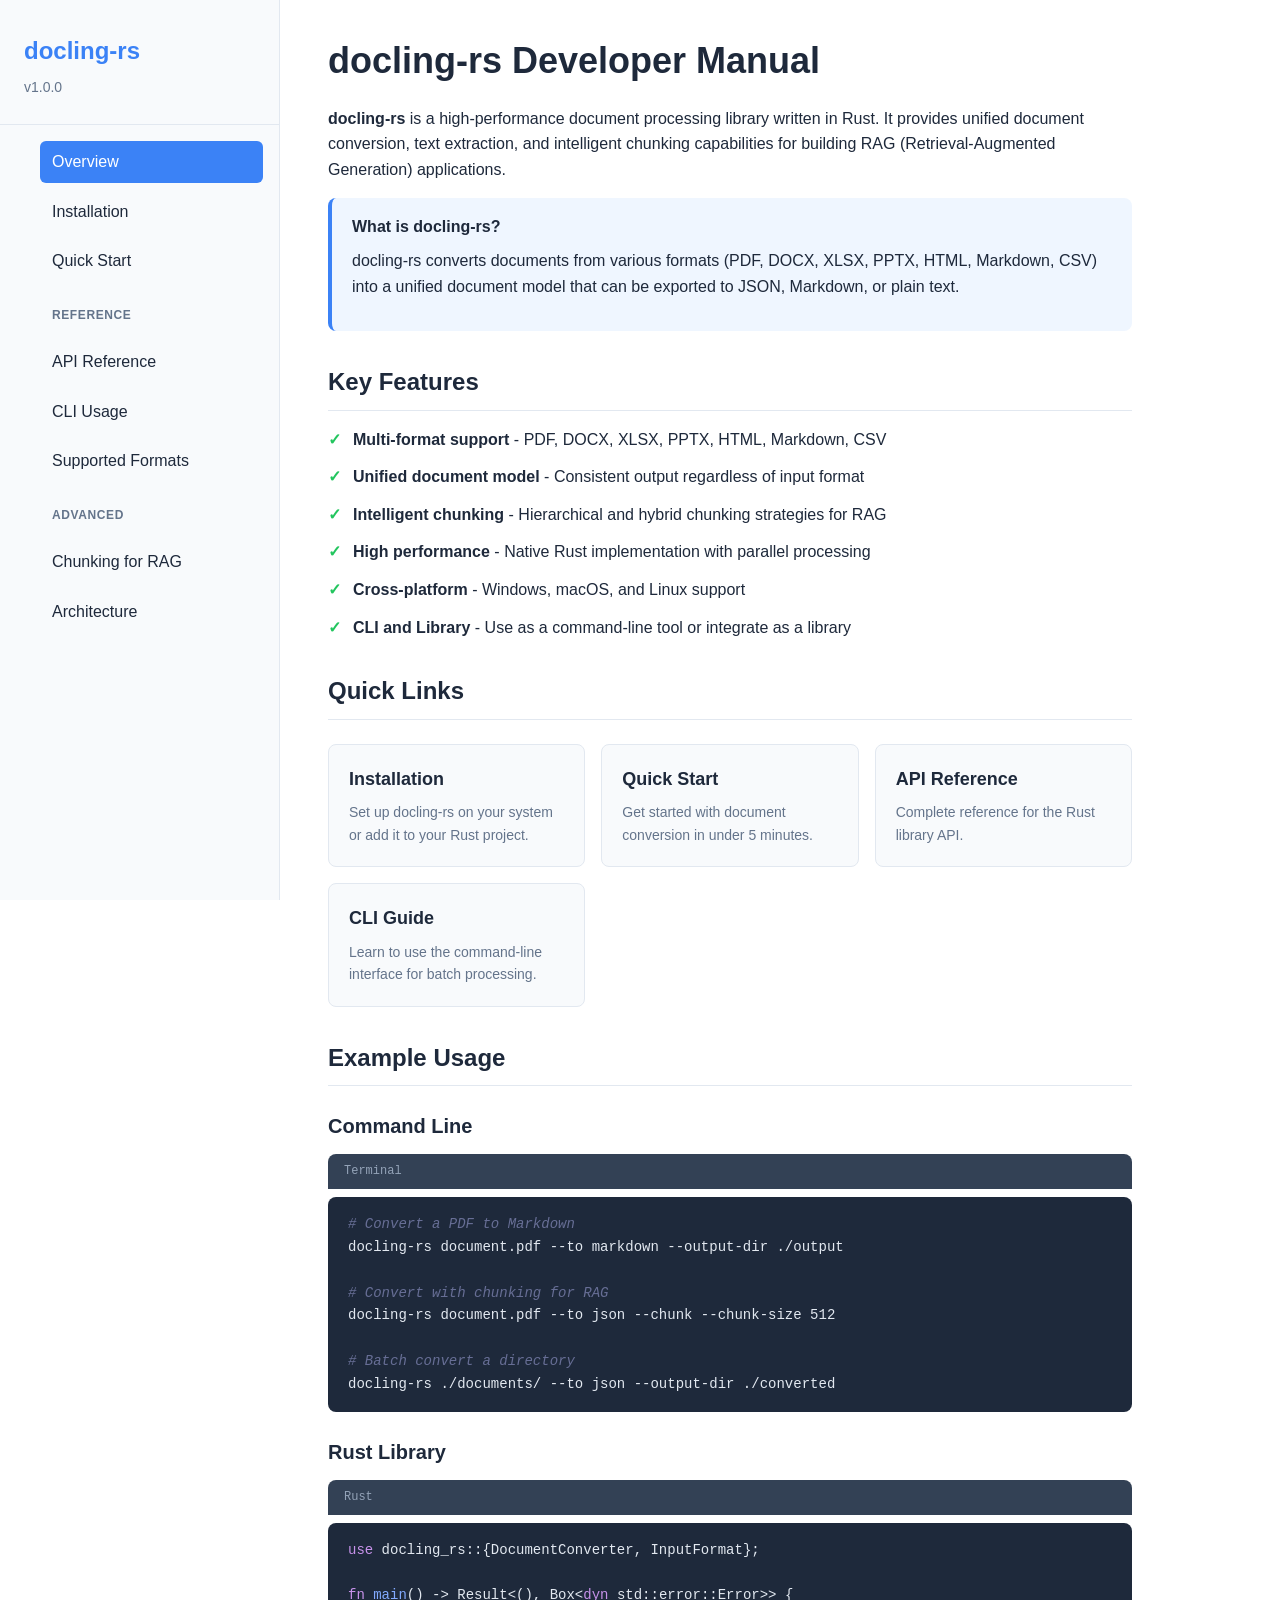
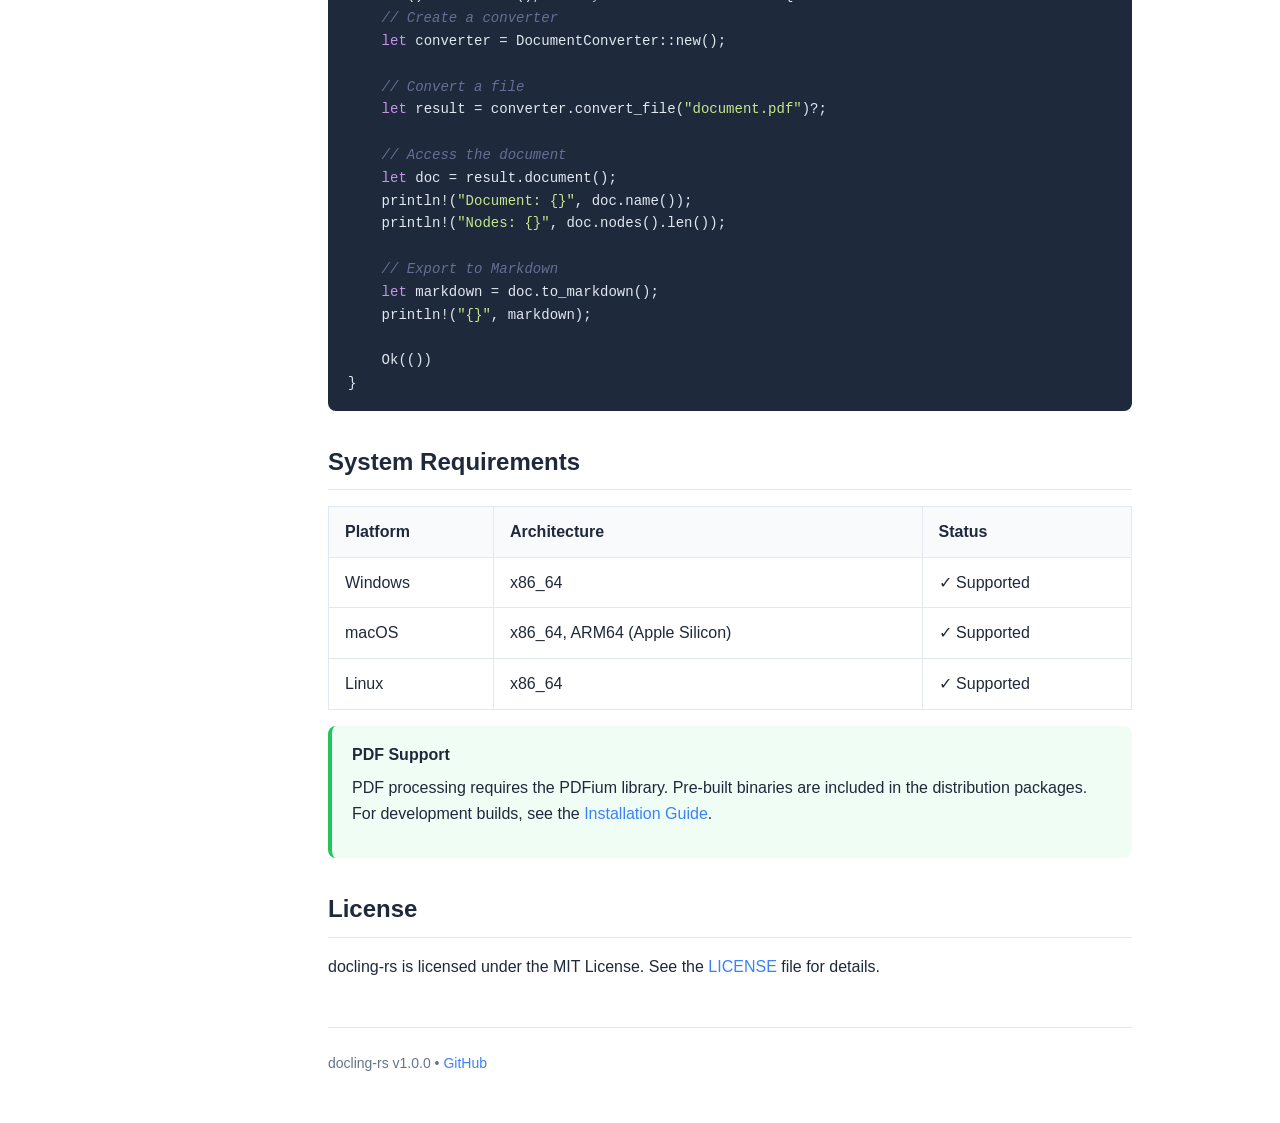
==== manual/index.html @ 00262a47 "Release v1.0.0 - Production-ready document processing library docling-rs is a native Rust library fo" ====
<!DOCTYPE html>
<html lang="en">
<head>
    <meta charset="UTF-8">
    <meta name="viewport" content="width=device-width, initial-scale=1.0">
    <title>docling-rs - Developer Manual</title>
    <link rel="stylesheet" href="style.css">
</head>
<body>
    <div class="container">
        <aside class="sidebar">
            <div class="sidebar-header">
                <h1>docling-rs</h1>
                <span class="version">v1.0.0</span>
            </div>
            <nav>
                <ul>
                    <li><a href="index.html" class="active">Overview</a></li>
                    <li><a href="installation.html">Installation</a></li>
                    <li><a href="quickstart.html">Quick Start</a></li>
                    <li class="nav-section">Reference</li>
                    <li><a href="api-reference.html">API Reference</a></li>
                    <li><a href="cli.html">CLI Usage</a></li>
                    <li><a href="formats.html">Supported Formats</a></li>
                    <li class="nav-section">Advanced</li>
                    <li><a href="chunking.html">Chunking for RAG</a></li>
                    <li><a href="architecture.html">Architecture</a></li>
                </ul>
            </nav>
        </aside>

        <main class="main-content">
            <h1>docling-rs Developer Manual</h1>

            <p>
                <strong>docling-rs</strong> is a high-performance document processing library written in Rust.
                It provides unified document conversion, text extraction, and intelligent chunking capabilities
                for building RAG (Retrieval-Augmented Generation) applications.
            </p>

            <div class="note">
                <div class="note-title">What is docling-rs?</div>
                <p>
                    docling-rs converts documents from various formats (PDF, DOCX, XLSX, PPTX, HTML, Markdown, CSV)
                    into a unified document model that can be exported to JSON, Markdown, or plain text.
                </p>
            </div>

            <h2>Key Features</h2>

            <ul class="feature-list">
                <li>
                    <span class="icon">&#10003;</span>
                    <span><strong>Multi-format support</strong> - PDF, DOCX, XLSX, PPTX, HTML, Markdown, CSV</span>
                </li>
                <li>
                    <span class="icon">&#10003;</span>
                    <span><strong>Unified document model</strong> - Consistent output regardless of input format</span>
                </li>
                <li>
                    <span class="icon">&#10003;</span>
                    <span><strong>Intelligent chunking</strong> - Hierarchical and hybrid chunking strategies for RAG</span>
                </li>
                <li>
                    <span class="icon">&#10003;</span>
                    <span><strong>High performance</strong> - Native Rust implementation with parallel processing</span>
                </li>
                <li>
                    <span class="icon">&#10003;</span>
                    <span><strong>Cross-platform</strong> - Windows, macOS, and Linux support</span>
                </li>
                <li>
                    <span class="icon">&#10003;</span>
                    <span><strong>CLI and Library</strong> - Use as a command-line tool or integrate as a library</span>
                </li>
            </ul>

            <h2>Quick Links</h2>

            <div class="card-grid">
                <a href="installation.html" class="card" style="text-decoration: none; color: inherit;">
                    <h3>Installation</h3>
                    <p>Set up docling-rs on your system or add it to your Rust project.</p>
                </a>
                <a href="quickstart.html" class="card" style="text-decoration: none; color: inherit;">
                    <h3>Quick Start</h3>
                    <p>Get started with document conversion in under 5 minutes.</p>
                </a>
                <a href="api-reference.html" class="card" style="text-decoration: none; color: inherit;">
                    <h3>API Reference</h3>
                    <p>Complete reference for the Rust library API.</p>
                </a>
                <a href="cli.html" class="card" style="text-decoration: none; color: inherit;">
                    <h3>CLI Guide</h3>
                    <p>Learn to use the command-line interface for batch processing.</p>
                </a>
            </div>

            <h2>Example Usage</h2>

            <h3>Command Line</h3>
            <div class="code-header">Terminal</div>
            <pre><code><span class="comment"># Convert a PDF to Markdown</span>
docling-rs document.pdf --to markdown --output-dir ./output

<span class="comment"># Convert with chunking for RAG</span>
docling-rs document.pdf --to json --chunk --chunk-size 512

<span class="comment"># Batch convert a directory</span>
docling-rs ./documents/ --to json --output-dir ./converted</code></pre>

            <h3>Rust Library</h3>
            <div class="code-header">Rust</div>
            <pre><code><span class="keyword">use</span> docling_rs::{DocumentConverter, InputFormat};

<span class="keyword">fn</span> <span class="function">main</span>() -> Result&lt;(), Box&lt;<span class="keyword">dyn</span> std::error::Error&gt;&gt; {
    <span class="comment">// Create a converter</span>
    <span class="keyword">let</span> converter = DocumentConverter::new();

    <span class="comment">// Convert a file</span>
    <span class="keyword">let</span> result = converter.convert_file(<span class="string">"document.pdf"</span>)?;

    <span class="comment">// Access the document</span>
    <span class="keyword">let</span> doc = result.document();
    println!(<span class="string">"Document: {}"</span>, doc.name());
    println!(<span class="string">"Nodes: {}"</span>, doc.nodes().len());

    <span class="comment">// Export to Markdown</span>
    <span class="keyword">let</span> markdown = doc.to_markdown();
    println!(<span class="string">"{}"</span>, markdown);

    Ok(())
}</code></pre>

            <h2>System Requirements</h2>

            <table>
                <thead>
                    <tr>
                        <th>Platform</th>
                        <th>Architecture</th>
                        <th>Status</th>
                    </tr>
                </thead>
                <tbody>
                    <tr>
                        <td>Windows</td>
                        <td>x86_64</td>
                        <td>&#10003; Supported</td>
                    </tr>
                    <tr>
                        <td>macOS</td>
                        <td>x86_64, ARM64 (Apple Silicon)</td>
                        <td>&#10003; Supported</td>
                    </tr>
                    <tr>
                        <td>Linux</td>
                        <td>x86_64</td>
                        <td>&#10003; Supported</td>
                    </tr>
                </tbody>
            </table>

            <div class="tip">
                <div class="tip-title">PDF Support</div>
                <p>
                    PDF processing requires the PDFium library. Pre-built binaries are included
                    in the distribution packages. For development builds, see the
                    <a href="installation.html#pdf-support">Installation Guide</a>.
                </p>
            </div>

            <h2>License</h2>
            <p>
                docling-rs is licensed under the MIT License. See the
                <a href="https://github.com/docling-rs/docling-rs/blob/main/LICENSE">LICENSE</a>
                file for details.
            </p>

            <div class="footer">
                <p>docling-rs v1.0.0 &bull; <a href="https://github.com/docling-rs/docling-rs">GitHub</a></p>
            </div>
        </main>
    </div>
</body>
</html>
---- manual/style.css ----
/* docling-rs Documentation Styles */

:root {
    --primary-color: #3b82f6;
    --primary-dark: #2563eb;
    --secondary-color: #64748b;
    --bg-color: #ffffff;
    --bg-secondary: #f8fafc;
    --bg-code: #1e293b;
    --text-color: #1e293b;
    --text-secondary: #64748b;
    --border-color: #e2e8f0;
    --success-color: #22c55e;
    --warning-color: #f59e0b;
    --error-color: #ef4444;
    --sidebar-width: 280px;
}

* {
    margin: 0;
    padding: 0;
    box-sizing: border-box;
}

body {
    font-family: -apple-system, BlinkMacSystemFont, 'Segoe UI', Roboto, Oxygen, Ubuntu, sans-serif;
    line-height: 1.6;
    color: var(--text-color);
    background: var(--bg-color);
}

/* Layout */
.container {
    display: flex;
    min-height: 100vh;
}

/* Sidebar */
.sidebar {
    width: var(--sidebar-width);
    background: var(--bg-secondary);
    border-right: 1px solid var(--border-color);
    padding: 2rem 0;
    position: fixed;
    height: 100vh;
    overflow-y: auto;
}

.sidebar-header {
    padding: 0 1.5rem 1.5rem;
    border-bottom: 1px solid var(--border-color);
    margin-bottom: 1rem;
}

.sidebar-header h1 {
    font-size: 1.5rem;
    color: var(--primary-color);
    margin-bottom: 0.25rem;
}

.sidebar-header .version {
    font-size: 0.875rem;
    color: var(--text-secondary);
}

.sidebar nav {
    padding: 0 1rem;
}

.sidebar nav ul {
    list-style: none;
}

.sidebar nav > ul > li {
    margin-bottom: 0.5rem;
}

.sidebar nav a {
    display: block;
    padding: 0.5rem 0.75rem;
    color: var(--text-color);
    text-decoration: none;
    border-radius: 0.375rem;
    transition: all 0.15s;
}

.sidebar nav a:hover {
    background: var(--border-color);
    color: var(--primary-color);
}

.sidebar nav a.active {
    background: var(--primary-color);
    color: white;
}

.nav-section {
    font-size: 0.75rem;
    font-weight: 600;
    text-transform: uppercase;
    letter-spacing: 0.05em;
    color: var(--text-secondary);
    padding: 1rem 0.75rem 0.5rem;
}

/* Main Content */
.main-content {
    margin-left: var(--sidebar-width);
    flex: 1;
    padding: 2rem 3rem;
    max-width: 900px;
}

/* Typography */
h1 {
    font-size: 2.25rem;
    font-weight: 700;
    margin-bottom: 1rem;
    color: var(--text-color);
}

h2 {
    font-size: 1.5rem;
    font-weight: 600;
    margin: 2rem 0 1rem;
    padding-bottom: 0.5rem;
    border-bottom: 1px solid var(--border-color);
}

h3 {
    font-size: 1.25rem;
    font-weight: 600;
    margin: 1.5rem 0 0.75rem;
}

h4 {
    font-size: 1rem;
    font-weight: 600;
    margin: 1rem 0 0.5rem;
}

p {
    margin-bottom: 1rem;
}

a {
    color: var(--primary-color);
    text-decoration: none;
}

a:hover {
    text-decoration: underline;
}

/* Code */
code {
    font-family: 'SF Mono', 'Fira Code', 'Consolas', monospace;
    font-size: 0.875em;
    background: var(--bg-secondary);
    padding: 0.125rem 0.375rem;
    border-radius: 0.25rem;
    border: 1px solid var(--border-color);
}

pre {
    background: var(--bg-code);
    color: #e2e8f0;
    padding: 1rem 1.25rem;
    border-radius: 0.5rem;
    overflow-x: auto;
    margin: 1rem 0;
}

pre code {
    background: transparent;
    border: none;
    padding: 0;
    color: inherit;
}

.code-header {
    background: #334155;
    color: #94a3b8;
    padding: 0.5rem 1rem;
    font-size: 0.75rem;
    border-radius: 0.5rem 0.5rem 0 0;
    margin-bottom: -0.5rem;
    font-family: 'SF Mono', 'Fira Code', monospace;
}

/* Lists */
ul, ol {
    margin: 1rem 0;
    padding-left: 1.5rem;
}

li {
    margin-bottom: 0.5rem;
}

/* Tables */
table {
    width: 100%;
    border-collapse: collapse;
    margin: 1rem 0;
}

th, td {
    padding: 0.75rem 1rem;
    text-align: left;
    border: 1px solid var(--border-color);
}

th {
    background: var(--bg-secondary);
    font-weight: 600;
}

tr:hover {
    background: var(--bg-secondary);
}

/* Alerts/Notes */
.note, .warning, .tip {
    padding: 1rem 1.25rem;
    border-radius: 0.5rem;
    margin: 1rem 0;
    border-left: 4px solid;
}

.note {
    background: #eff6ff;
    border-color: var(--primary-color);
}

.warning {
    background: #fefce8;
    border-color: var(--warning-color);
}

.tip {
    background: #f0fdf4;
    border-color: var(--success-color);
}

.note-title, .warning-title, .tip-title {
    font-weight: 600;
    margin-bottom: 0.5rem;
}

/* Cards */
.card-grid {
    display: grid;
    grid-template-columns: repeat(auto-fit, minmax(250px, 1fr));
    gap: 1rem;
    margin: 1.5rem 0;
}

.card {
    background: var(--bg-secondary);
    border: 1px solid var(--border-color);
    border-radius: 0.5rem;
    padding: 1.25rem;
    transition: all 0.15s;
}

.card:hover {
    border-color: var(--primary-color);
    box-shadow: 0 4px 12px rgba(0, 0, 0, 0.1);
}

.card h3 {
    margin: 0 0 0.5rem;
    font-size: 1.125rem;
}

.card p {
    color: var(--text-secondary);
    font-size: 0.875rem;
    margin: 0;
}

/* Feature List */
.feature-list {
    list-style: none;
    padding: 0;
}

.feature-list li {
    display: flex;
    align-items: flex-start;
    gap: 0.75rem;
    margin-bottom: 0.75rem;
}

.feature-list .icon {
    color: var(--success-color);
    font-weight: bold;
}

/* API Reference */
.api-item {
    margin: 1.5rem 0;
    padding: 1rem;
    background: var(--bg-secondary);
    border-radius: 0.5rem;
    border: 1px solid var(--border-color);
}

.api-signature {
    font-family: 'SF Mono', 'Fira Code', monospace;
    font-size: 0.9rem;
    color: var(--primary-dark);
    margin-bottom: 0.75rem;
}

.api-description {
    color: var(--text-secondary);
    font-size: 0.9rem;
}

/* Breadcrumb */
.breadcrumb {
    font-size: 0.875rem;
    color: var(--text-secondary);
    margin-bottom: 1rem;
}

.breadcrumb a {
    color: var(--text-secondary);
}

.breadcrumb a:hover {
    color: var(--primary-color);
}

/* Footer */
.footer {
    margin-top: 3rem;
    padding-top: 1.5rem;
    border-top: 1px solid var(--border-color);
    color: var(--text-secondary);
    font-size: 0.875rem;
}

/* Responsive */
@media (max-width: 768px) {
    .sidebar {
        position: static;
        width: 100%;
        height: auto;
    }

    .main-content {
        margin-left: 0;
        padding: 1.5rem;
    }

    .container {
        flex-direction: column;
    }
}

/* Syntax Highlighting */
.keyword { color: #c792ea; }
.string { color: #c3e88d; }
.function { color: #82aaff; }
.type { color: #ffcb6b; }
.comment { color: #676e95; font-style: italic; }
.number { color: #f78c6c; }
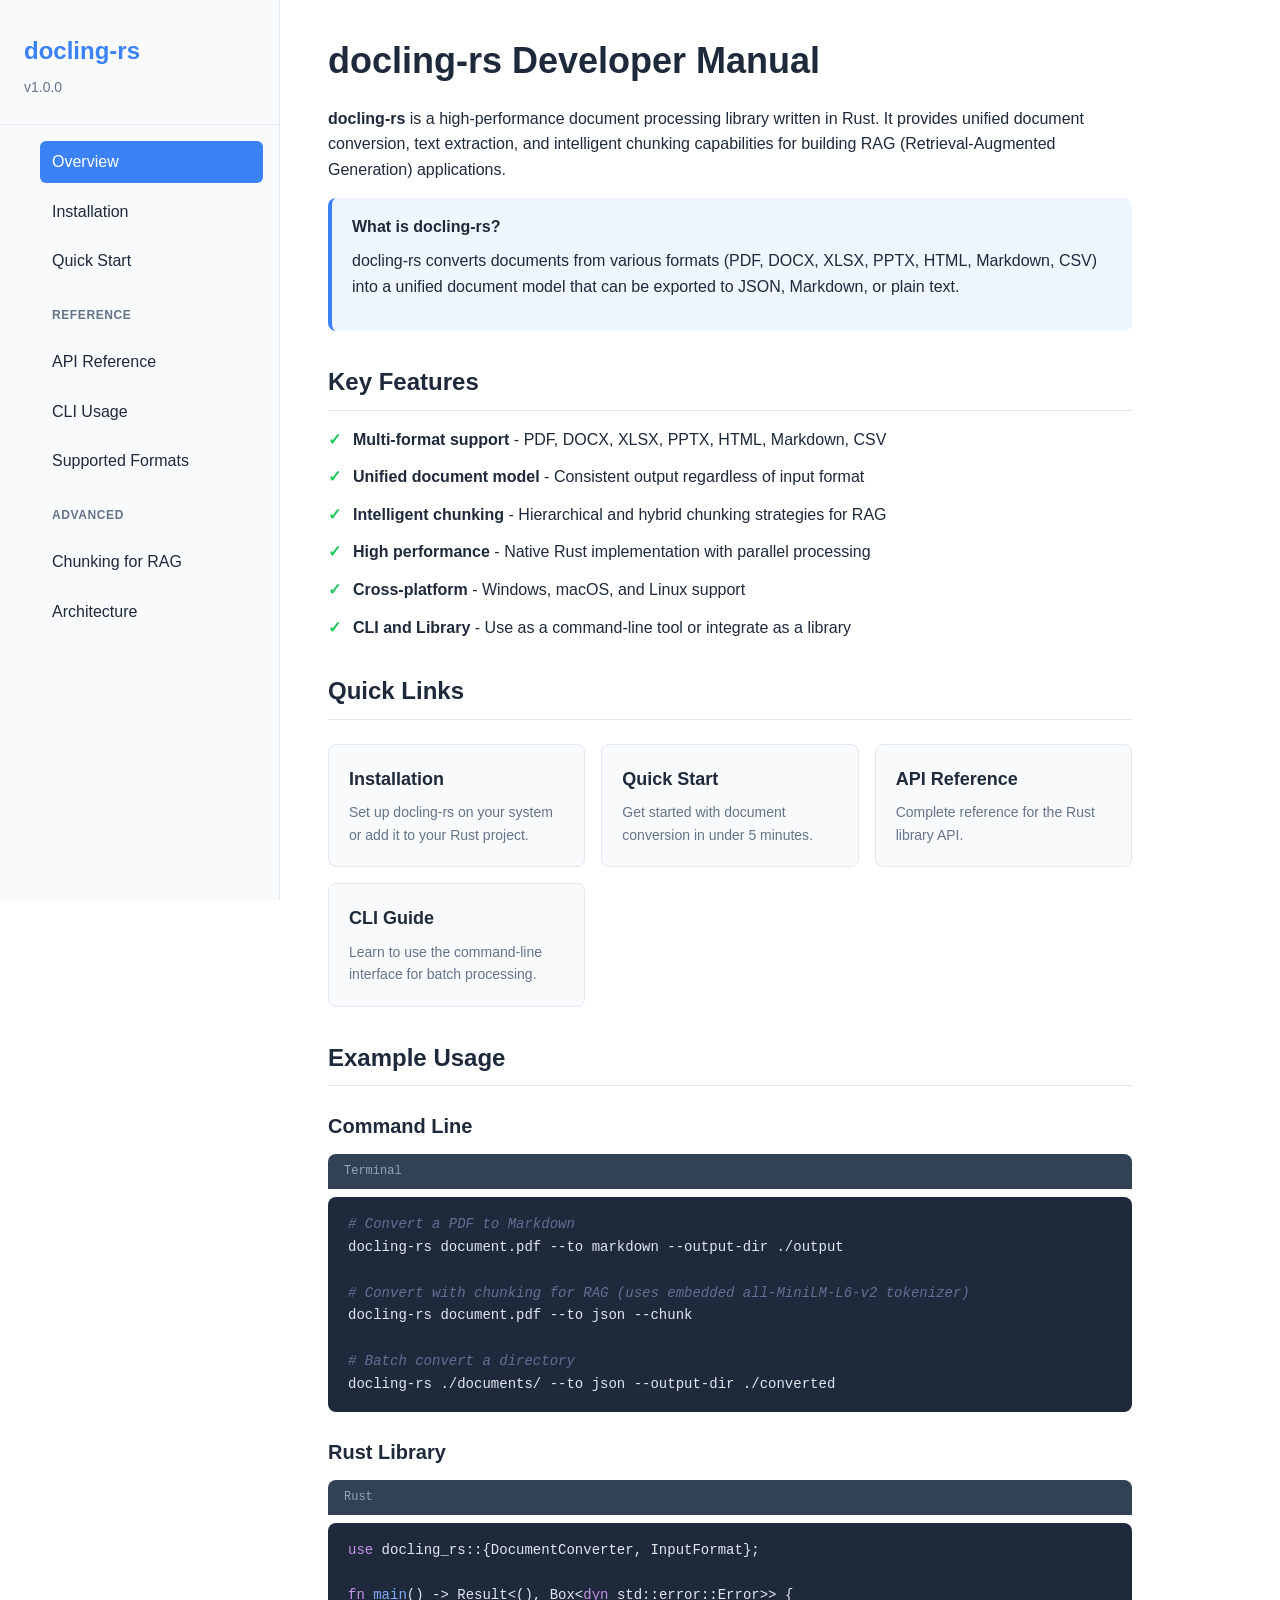
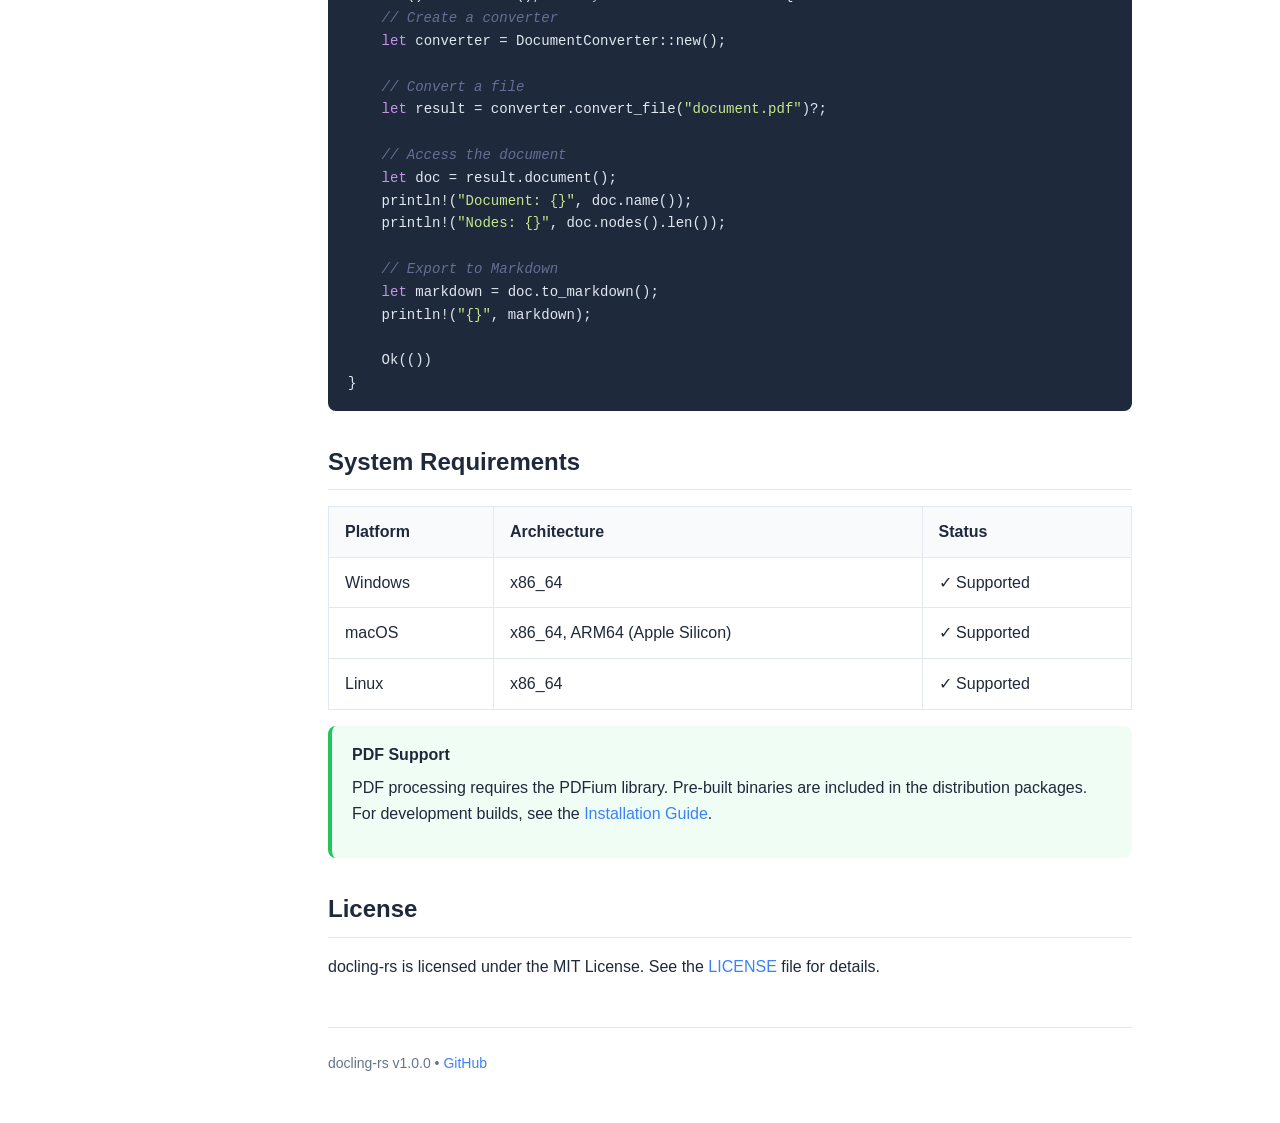
==== commit c9ccbcd4: "feat(chunking): Improve RAG chunking with embedded tokenizer and table support v1.0.3 release with m" ====
--- a/manual/index.html
+++ b/manual/index.html
@@ -103,8 +103,8 @@
             <pre><code><span class="comment"># Convert a PDF to Markdown</span>
 docling-rs document.pdf --to markdown --output-dir ./output
 
-<span class="comment"># Convert with chunking for RAG</span>
-docling-rs document.pdf --to json --chunk --chunk-size 512
+<span class="comment"># Convert with chunking for RAG (uses embedded all-MiniLM-L6-v2 tokenizer)</span>
+docling-rs document.pdf --to json --chunk
 
 <span class="comment"># Batch convert a directory</span>
 docling-rs ./documents/ --to json --output-dir ./converted</code></pre>
